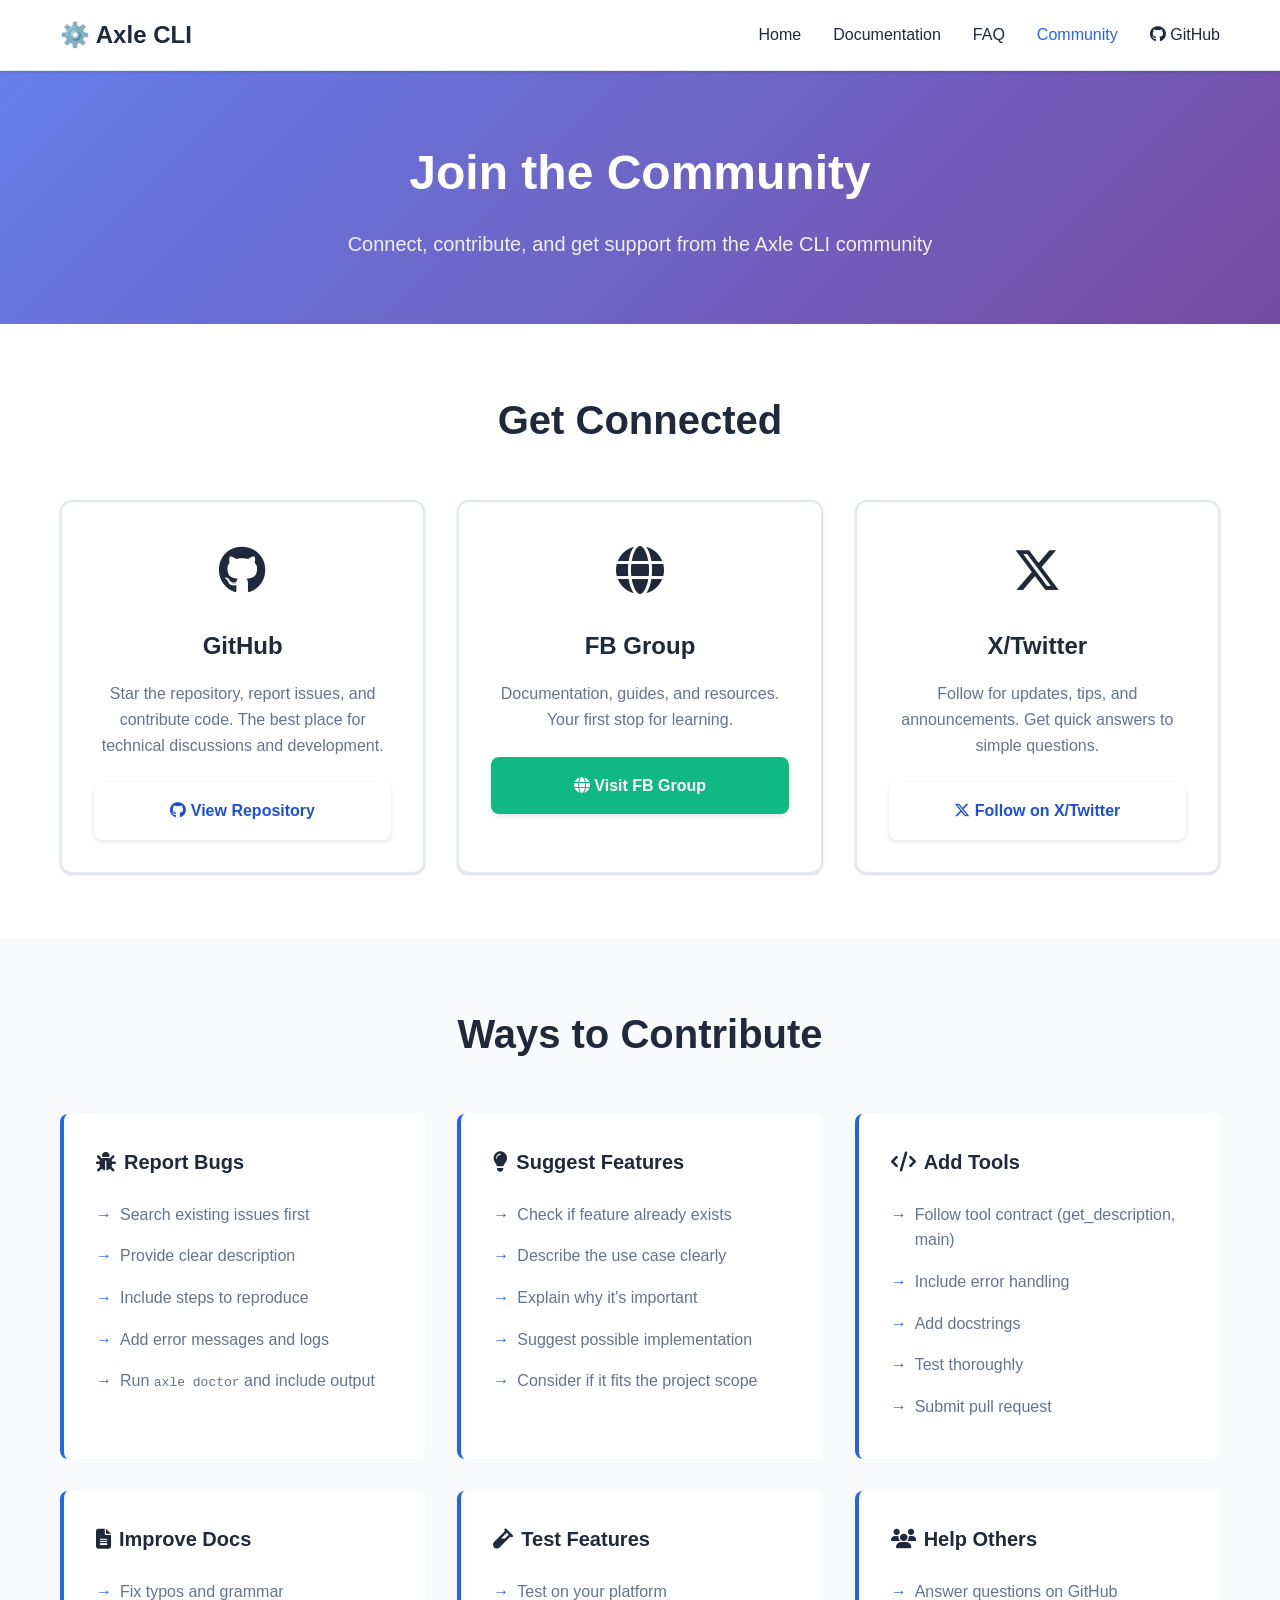
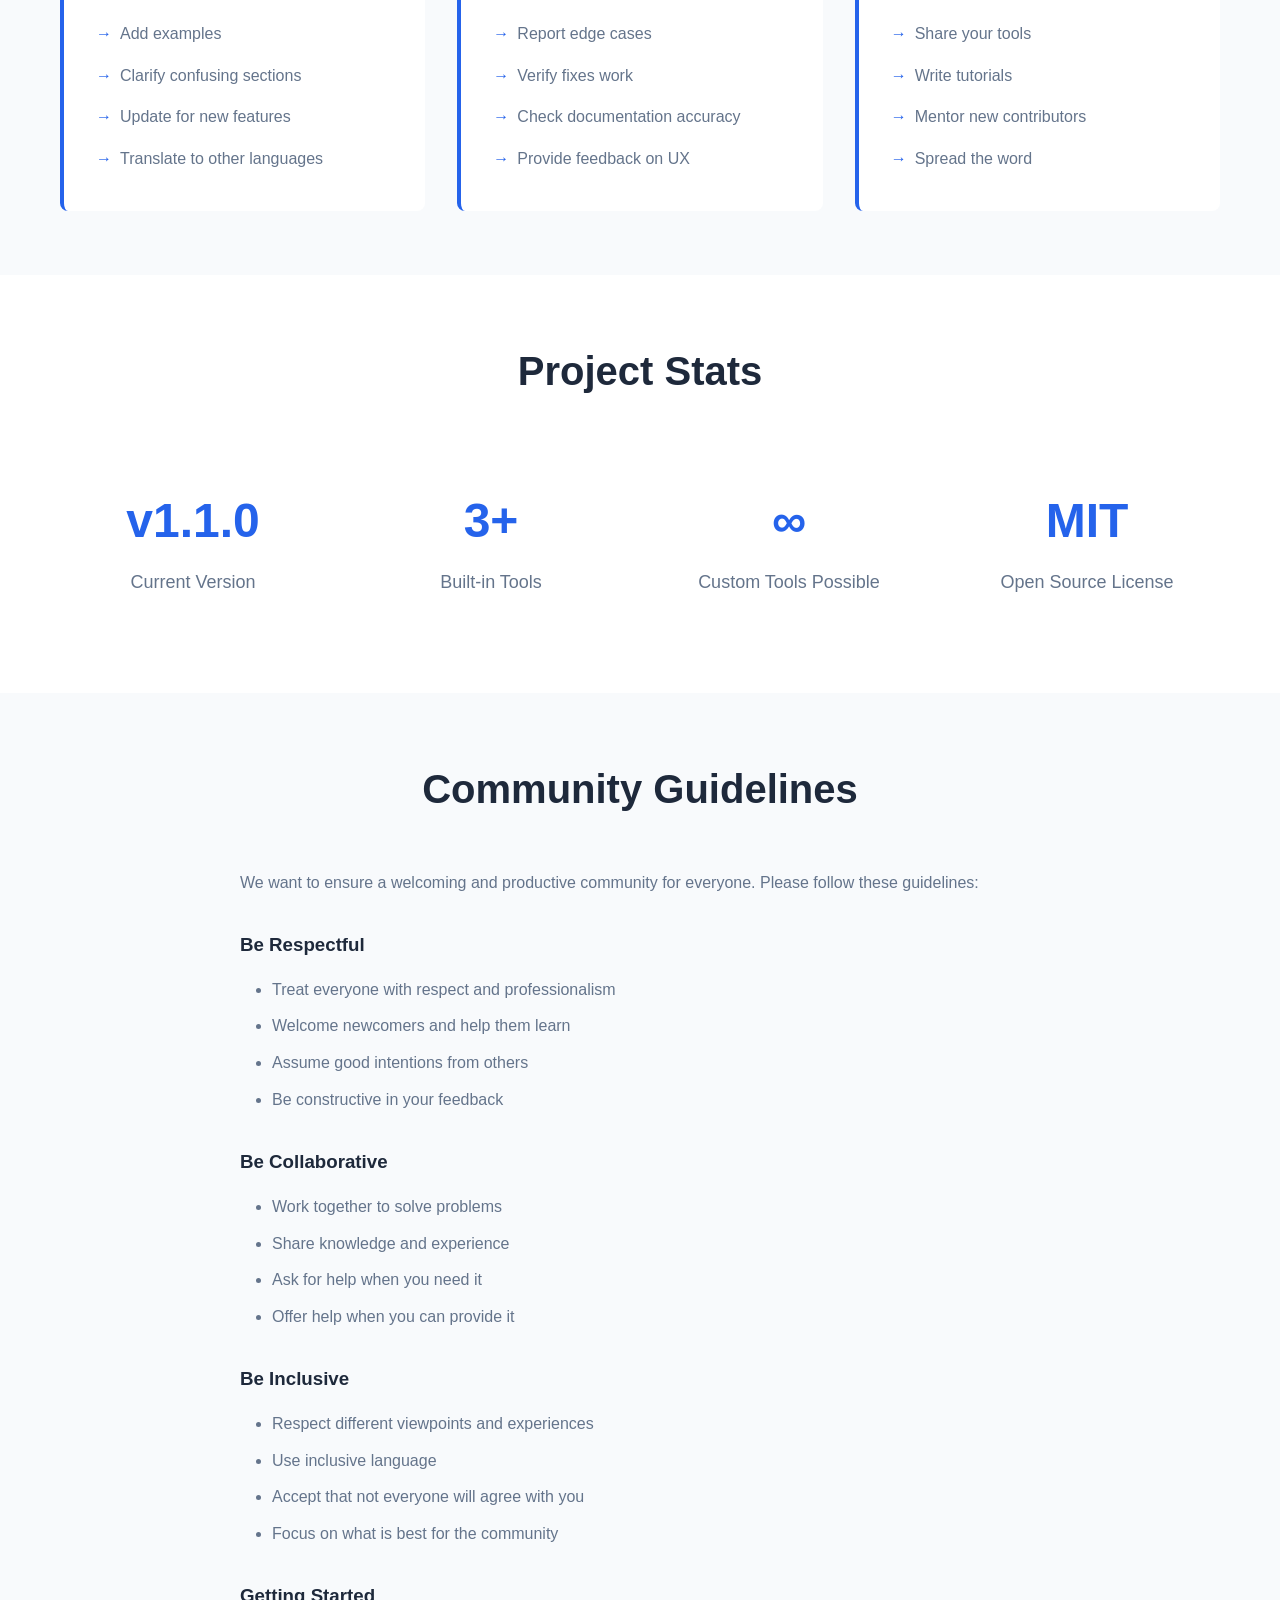
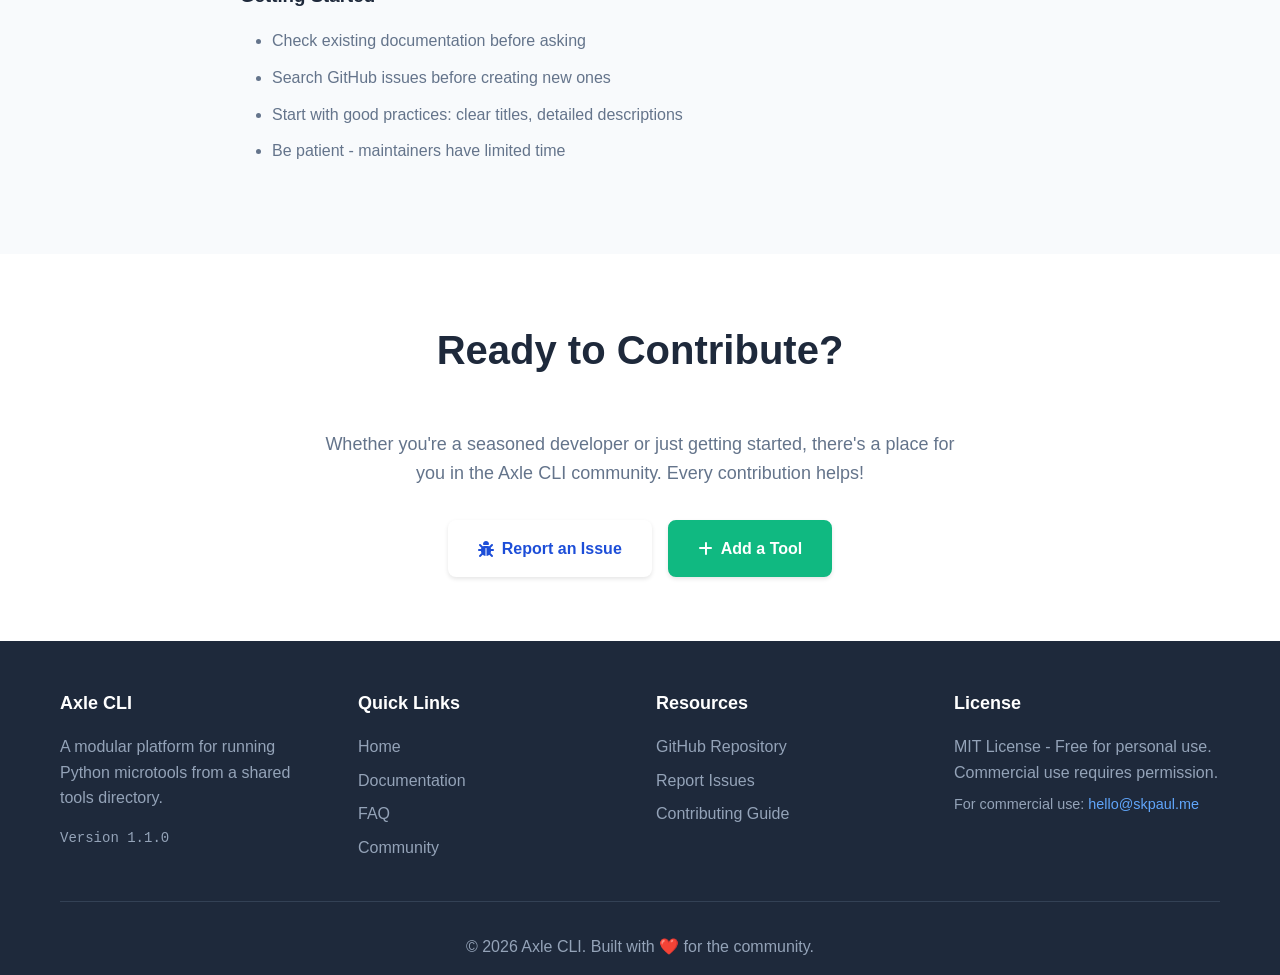
==== website/community.html @ 33653953 "Restructure website - move HTML files to root directory Flatten website structure by moving HTML pag" ====
<!DOCTYPE html>
<html lang="en">
<head>
    <meta charset="UTF-8">
    <meta name="viewport" content="width=device-width, initial-scale=1.0">
    <title>Community - Axle CLI</title>
    <meta name="description" content="Join the Axle CLI community. Contribute, get support, and connect with other users.">
    <link rel="stylesheet" href="css/style.css">
    <link rel="stylesheet" href="https://cdnjs.cloudflare.com/ajax/libs/font-awesome/6.4.0/css/all.min.css">
    <!-- Google tag (gtag.js) -->
    <script async src="https://www.googletagmanager.com/gtag/js?id=G-KFVHRHE60N"></script>
    <script>
      window.dataLayer = window.dataLayer || [];
      function gtag(){dataLayer.push(arguments);}
      gtag('js', new Date());

      gtag('config', 'G-KFVHRHE60N');
    </script>
    <style>
        .community-hero {
            background: linear-gradient(135deg, #667eea 0%, #764ba2 100%);
            color: white;
            padding: 4rem 0;
            text-align: center;
        }

        .community-hero h1 {
            font-size: 3rem;
            margin-bottom: 1rem;
        }

        .community-hero p {
            font-size: 1.25rem;
            opacity: 0.9;
            max-width: 600px;
            margin: 0 auto;
        }

        .community-section {
            padding: 4rem 0;
        }

        .community-section h2 {
            text-align: center;
            font-size: 2.5rem;
            margin-bottom: 3rem;
            color: var(--text-color);
        }

        .community-grid {
            display: grid;
            grid-template-columns: repeat(auto-fit, minmax(300px, 1fr));
            gap: 2rem;
            max-width: 1200px;
            margin: 0 auto;
        }

        .community-card {
            background-color: var(--bg-color);
            padding: 2rem;
            border-radius: 12px;
            box-shadow: var(--shadow);
            text-align: center;
            transition: transform 0.3s, box-shadow 0.3s;
            border: 2px solid var(--border-color);
        }

        .community-card:hover {
            transform: translateY(-5px);
            box-shadow: var(--shadow-lg);
            border-color: var(--primary-color);
        }

        .community-icon {
            font-size: 3rem;
            margin-bottom: 1rem;
        }

        .community-card h3 {
            font-size: 1.5rem;
            margin-bottom: 1rem;
            color: var(--text-color);
        }

        .community-card p {
            color: var(--text-light);
            margin-bottom: 1.5rem;
            line-height: 1.6;
        }

        .community-card .btn {
            display: inline-block;
            width: 100%;
        }

        .contribute-section {
            background-color: var(--bg-secondary);
        }

        .contribute-options {
            display: grid;
            grid-template-columns: repeat(auto-fit, minmax(280px, 1fr));
            gap: 2rem;
            max-width: 1200px;
            margin: 0 auto;
        }

        .contribute-card {
            background-color: var(--bg-color);
            padding: 2rem;
            border-radius: 8px;
            border-left: 4px solid var(--primary-color);
        }

        .contribute-card h3 {
            font-size: 1.25rem;
            margin-bottom: 1rem;
            color: var(--text-color);
            display: flex;
            align-items: center;
            gap: 0.5rem;
        }

        .contribute-card ul {
            list-style: none;
            padding: 0;
        }

        .contribute-card li {
            padding: 0.5rem 0;
            color: var(--text-light);
            padding-left: 1.5rem;
            position: relative;
        }

        .contribute-card li:before {
            content: "→";
            position: absolute;
            left: 0;
            color: var(--primary-color);
        }

        .stats-section {
            background-color: var(--bg-color);
        }

        .stats-grid {
            display: grid;
            grid-template-columns: repeat(4, 1fr);
            gap: 2rem;
            max-width: 1200px;
            margin: 0 auto;
            text-align: center;
        }

        @media (max-width: 768px) {
            .stats-grid {
                grid-template-columns: repeat(2, 1fr);
                gap: 1.5rem;
            }
        }

        @media (max-width: 480px) {
            .stats-grid {
                grid-template-columns: 1fr;
            }
        }

        .stat-card {
            padding: 2rem;
        }

        .stat-number {
            font-size: 3rem;
            font-weight: bold;
            color: var(--primary-color);
            margin-bottom: 0.5rem;
        }

        .stat-label {
            color: var(--text-light);
            font-size: 1.125rem;
        }

        .guidelines-section {
            background-color: var(--bg-secondary);
        }

        .guidelines-content {
            max-width: 800px;
            margin: 0 auto;
        }

        .guidelines-content h3 {
            color: var(--text-color);
            margin-top: 2rem;
            margin-bottom: 1rem;
        }

        .guidelines-content p,
        .guidelines-content ul {
            color: var(--text-light);
            line-height: 1.8;
        }

        .guidelines-content ul {
            margin-left: 2rem;
            margin-bottom: 1.5rem;
        }

        .guidelines-content li {
            margin-bottom: 0.5rem;
        }
    </style>
</head>
<body>
    <!-- Navigation -->
    <nav class="navbar">
        <div class="container">
            <div class="nav-brand">
                <a href="index.html">⚙️ Axle CLI</a>
            </div>
            <button class="nav-toggle" id="navToggle" aria-label="Toggle navigation">
                <span></span>
                <span></span>
                <span></span>
            </button>
            <ul class="nav-menu" id="navMenu">
                <li><a href="index.html">Home</a></li>
                <li><a href="docs.html">Documentation</a></li>
                <li><a href="faq.html">FAQ</a></li>
                <li><a href="community.html" class="active">Community</a></li>
                <li><a href="https://github.com/skpaul82/axle-cli" target="_blank"><i class="fab fa-github"></i> GitHub</a></li>
            </ul>
        </div>
    </nav>

    <!-- Community Hero -->
    <section class="community-hero">
        <div class="container">
            <h1>Join the Community</h1>
            <p>Connect, contribute, and get support from the Axle CLI community</p>
        </div>
    </section>

    <!-- Get Connected -->
    <section class="community-section">
        <div class="container">
            <h2>Get Connected</h2>
            <div class="community-grid">
                <div class="community-card">
                    <div class="community-icon">
                        <i class="fab fa-github"></i>
                    </div>
                    <h3>GitHub</h3>
                    <p>Star the repository, report issues, and contribute code. The best place for technical discussions and development.</p>
                    <a href="https://github.com/skpaul82/axle-cli" target="_blank" class="btn btn-primary">
                        <i class="fab fa-github"></i> View Repository
                    </a>
                </div>
                <div class="community-card">
                    <div class="community-icon">
                        <i class="fas fa-globe"></i>
                    </div>
                    <h3>FB Group</h3>
                    <p>Documentation, guides, and resources. Your first stop for learning.</p>
                    <a href="https://www.facebook.com/groups/agenticaio/" target="_blank" class="btn btn-secondary">
                        <i class="fas fa-globe"></i> Visit FB Group
                    </a>
                </div>
                <div class="community-card">
                    <div class="community-icon">
                        <i class="fab fa-x-twitter"></i>
                    </div>
                    <h3>X/Twitter</h3>
                    <p>Follow for updates, tips, and announcements. Get quick answers to simple questions.</p>
                    <a href="https://x.com/_skpaul82" target="_blank" class="btn btn-primary">
                        <i class="fab fa-x-twitter"></i> Follow on X/Twitter
                    </a>
                </div>
                
            </div>
        </div>
    </section>

    <!-- Contribute -->
    <section class="community-section contribute-section">
        <div class="container">
            <h2>Ways to Contribute</h2>
            <div class="contribute-options">
                <div class="contribute-card">
                    <h3><i class="fas fa-bug"></i> Report Bugs</h3>
                    <ul>
                        <li>Search existing issues first</li>
                        <li>Provide clear description</li>
                        <li>Include steps to reproduce</li>
                        <li>Add error messages and logs</li>
                        <li>Run <code>axle doctor</code> and include output</li>
                    </ul>
                </div>
                <div class="contribute-card">
                    <h3><i class="fas fa-lightbulb"></i> Suggest Features</h3>
                    <ul>
                        <li>Check if feature already exists</li>
                        <li>Describe the use case clearly</li>
                        <li>Explain why it's important</li>
                        <li>Suggest possible implementation</li>
                        <li>Consider if it fits the project scope</li>
                    </ul>
                </div>
                <div class="contribute-card">
                    <h3><i class="fas fa-code"></i> Add Tools</h3>
                    <ul>
                        <li>Follow tool contract (get_description, main)</li>
                        <li>Include error handling</li>
                        <li>Add docstrings</li>
                        <li>Test thoroughly</li>
                        <li>Submit pull request</li>
                    </ul>
                </div>
                <div class="contribute-card">
                    <h3><i class="fas fa-file-alt"></i> Improve Docs</h3>
                    <ul>
                        <li>Fix typos and grammar</li>
                        <li>Add examples</li>
                        <li>Clarify confusing sections</li>
                        <li>Update for new features</li>
                        <li>Translate to other languages</li>
                    </ul>
                </div>
                <div class="contribute-card">
                    <h3><i class="fas fa-vial"></i> Test Features</h3>
                    <ul>
                        <li>Test on your platform</li>
                        <li>Report edge cases</li>
                        <li>Verify fixes work</li>
                        <li>Check documentation accuracy</li>
                        <li>Provide feedback on UX</li>
                    </ul>
                </div>
                <div class="contribute-card">
                    <h3><i class="fas fa-users"></i> Help Others</h3>
                    <ul>
                        <li>Answer questions on GitHub</li>
                        <li>Share your tools</li>
                        <li>Write tutorials</li>
                        <li>Mentor new contributors</li>
                        <li>Spread the word</li>
                    </ul>
                </div>
            </div>
        </div>
    </section>

    <!-- Stats -->
    <section class="community-section stats-section">
        <div class="container">
            <h2>Project Stats</h2>
            <div class="stats-grid">
                <div class="stat-card">
                    <div class="stat-number">v1.1.0</div>
                    <div class="stat-label">Current Version</div>
                </div>
                <div class="stat-card">
                    <div class="stat-number">3+</div>
                    <div class="stat-label">Built-in Tools</div>
                </div>
                <div class="stat-card">
                    <div class="stat-number">∞</div>
                    <div class="stat-label">Custom Tools Possible</div>
                </div>
                <div class="stat-card">
                    <div class="stat-number">MIT</div>
                    <div class="stat-label">Open Source License</div>
                </div>
            </div>
        </div>
    </section>

    <!-- Guidelines -->
    <section class="community-section guidelines-section">
        <div class="container">
            <div class="guidelines-content">
                <h2>Community Guidelines</h2>
                <p>We want to ensure a welcoming and productive community for everyone. Please follow these guidelines:</p>

                <h3>Be Respectful</h3>
                <ul>
                    <li>Treat everyone with respect and professionalism</li>
                    <li>Welcome newcomers and help them learn</li>
                    <li>Assume good intentions from others</li>
                    <li>Be constructive in your feedback</li>
                </ul>

                <h3>Be Collaborative</h3>
                <ul>
                    <li>Work together to solve problems</li>
                    <li>Share knowledge and experience</li>
                    <li>Ask for help when you need it</li>
                    <li>Offer help when you can provide it</li>
                </ul>

                <h3>Be Inclusive</h3>
                <ul>
                    <li>Respect different viewpoints and experiences</li>
                    <li>Use inclusive language</li>
                    <li>Accept that not everyone will agree with you</li>
                    <li>Focus on what is best for the community</li>
                </ul>

                <h3>Getting Started</h3>
                <ul>
                    <li>Check existing documentation before asking</li>
                    <li>Search GitHub issues before creating new ones</li>
                    <li>Start with good practices: clear titles, detailed descriptions</li>
                    <li>Be patient - maintainers have limited time</li>
                </ul>
            </div>
        </div>
    </section>

    <!-- CTA -->
    <section class="community-section">
        <div class="container" style="text-align: center; max-width: 700px;">
            <h2>Ready to Contribute?</h2>
            <p style="font-size: 1.125rem; color: var(--text-light); margin-bottom: 2rem;">
                Whether you're a seasoned developer or just getting started, there's a place for you in the Axle CLI community. Every contribution helps!
            </p>
            <div style="display: flex; gap: 1rem; justify-content: center; flex-wrap: wrap;">
                <a href="https://github.com/skpaul82/axle-cli/issues" target="_blank" class="btn btn-primary">
                    <i class="fas fa-bug"></i> Report an Issue
                </a>
                <a href="docs.html#adding-tools" class="btn btn-secondary">
                    <i class="fas fa-plus"></i> Add a Tool
                </a>
            </div>
        </div>
    </section>

    <!-- Footer -->
    <footer class="footer">
        <div class="container">
            <div class="footer-content">
                <div class="footer-section">
                    <h4>Axle CLI</h4>
                    <p>A modular platform for running Python microtools from a shared tools directory.</p>
                    <p class="version">Version 1.1.0</p>
                </div>
                <div class="footer-section">
                    <h4>Quick Links</h4>
                    <ul>
                        <li><a href="index.html">Home</a></li>
                        <li><a href="docs.html">Documentation</a></li>
                        <li><a href="faq.html">FAQ</a></li>
                        <li><a href="community.html">Community</a></li>
                    </ul>
                </div>
                <div class="footer-section">
                    <h4>Resources</h4>
                    <ul>
                        <li><a href="https://github.com/skpaul82/axle-cli">GitHub Repository</a></li>
                        <li><a href="https://github.com/skpaul82/axle-cli/issues">Report Issues</a></li>
                        <li><a href="https://github.com/skpaul82/axle-cli/blob/main/docs/contributing.md">Contributing Guide</a></li>
                    </ul>
                </div>
                <div class="footer-section">
                    <h4>License</h4>
                    <p>MIT License - Free for personal use. Commercial use requires permission.</p>
                    <p style="margin-top: 0.5rem; font-size: 0.9rem;">For commercial use: <a href="mailto:hello@skpaul.me" style="color: #60a5fa;">hello@skpaul.me</a></p>
                </div>
            </div>
            <div class="footer-bottom">
                <p>&copy; 2026 Axle CLI. Built with ❤️ for the community.</p>
            </div>
        </div>
    </footer>

    <script src="../js/main.js"></script>
</body>
</html>
---- website/css/style.css ----
/* Reset and Base Styles */
* {
    margin: 0;
    padding: 0;
    box-sizing: border-box;
}

:root {
    --primary-color: #2563eb;
    --primary-dark: #1d4ed8;
    --secondary-color: #64748b;
    --success-color: #10b981;
    --warning-color: #f59e0b;
    --danger-color: #ef4444;
    --bg-color: #ffffff;
    --bg-secondary: #f8fafc;
    --text-color: #1e293b;
    --text-light: #64748b;
    --border-color: #e2e8f0;
    --shadow: 0 1px 3px 0 rgba(0, 0, 0, 0.1), 0 1px 2px 0 rgba(0, 0, 0, 0.06);
    --shadow-lg: 0 10px 15px -3px rgba(0, 0, 0, 0.1), 0 4px 6px -2px rgba(0, 0, 0, 0.05);
}

body {
    font-family: -apple-system, BlinkMacSystemFont, 'Segoe UI', Roboto, 'Helvetica Neue', Arial, sans-serif;
    line-height: 1.6;
    color: var(--text-color);
    background-color: var(--bg-color);
}

.container {
    max-width: 1200px;
    margin: 0 auto;
    padding: 0 20px;
}

/* Navigation */
.navbar {
    background-color: var(--bg-color);
    border-bottom: 1px solid var(--border-color);
    position: sticky;
    top: 0;
    z-index: 1000;
    box-shadow: var(--shadow);
}

.navbar .container {
    display: flex;
    justify-content: space-between;
    align-items: center;
    padding: 1rem 20px;
}

.nav-brand a {
    font-size: 1.5rem;
    font-weight: bold;
    color: var(--text-color);
    text-decoration: none;
    transition: color 0.3s;
}

.nav-brand a:hover {
    color: var(--primary-color);
}

.nav-menu {
    display: flex;
    list-style: none;
    gap: 2rem;
    align-items: center;
}

.nav-menu a {
    color: var(--text-color);
    text-decoration: none;
    font-weight: 500;
    transition: color 0.3s;
    padding: 0.5rem 0;
}

.nav-menu a:hover,
.nav-menu a.active {
    color: var(--primary-color);
}

.nav-toggle {
    display: none;
    flex-direction: column;
    background: none;
    border: none;
    cursor: pointer;
    padding: 0.5rem;
}

.nav-toggle span {
    width: 25px;
    height: 3px;
    background-color: var(--text-color);
    margin: 3px 0;
    transition: 0.3s;
}

/* Hero Section */
.hero {
    background: linear-gradient(135deg, #667eea 0%, #764ba2 100%);
    color: white;
    padding: 5rem 0;
    text-align: center;
}

.hero-content {
    max-width: 800px;
    margin: 0 auto;
}

.hero h1 {
    font-size: 3.5rem;
    margin-bottom: 1rem;
    font-weight: bold;
}

.hero-subtitle {
    font-size: 1.5rem;
    margin-bottom: 1.5rem;
    opacity: 0.9;
}

.hero-description {
    font-size: 1.125rem;
    margin-bottom: 2rem;
    opacity: 0.9;
    line-height: 1.8;
}

.hero-buttons {
    display: flex;
    gap: 1rem;
    justify-content: center;
    margin-bottom: 2rem;
    flex-wrap: wrap;
}

.copy-button-install {
    position: absolute;
    right: 0px;
    top: 80%;
    transform: translateY(-50%);
    background: rgba(255, 255, 255, 0.2);
    color: white;
    border: 1px solid rgba(255, 255, 255, 0.3);
    border-right: none;
    border-bottom: none;
    padding: 3px 6px;
    border-radius: 0;
    border-bottom-right-radius: 8px;
    cursor: pointer;
    font-size: 14px;
    transition: all 0.3s;
}

.btn {
    display: inline-flex;
    align-items: center;
    gap: 0.5rem;
    padding: 0.875rem 1.75rem;
    border-radius: 8px;
    font-weight: 600;
    text-decoration: none;
    transition: all 0.3s;
    border: 2px solid transparent;
    cursor: pointer;
    font-size: 1rem;
    box-shadow: 0 2px 4px rgba(0, 0, 0, 0.1);
}

.btn-primary {
    background-color: white;
    color: #1d4ed8;
}

.btn-primary:hover {
    background-color: #f8fafc;
    transform: translateY(-2px);
    box-shadow: 0 8px 16px rgba(0, 0, 0, 0.2);
    border-color: #1d4ed8;
}

.btn-secondary {
    background-color: #10b981;
    color: white;
    border-color: #10b981;
}

.btn-secondary:hover {
    background-color: #059669;
    color: white;
    transform: translateY(-2px);
    box-shadow: 0 8px 16px rgba(0, 0, 0, 0.2);
}

.hero-install {
    margin-top: 2rem;
}

.install-command {
    display: inline-block;
    background-color: rgba(0, 0, 0, 0.3);
    padding: 1rem 1.5rem;
    border-radius: 8px;
    font-family: 'Courier New', monospace;
    font-size: 1rem;
    backdrop-filter: blur(10px);
}

.prompt {
    color: #10b981;
    margin-right: 0.5rem;
}

/* Features Section */
.features {
    padding: 5rem 0;
    background-color: var(--bg-secondary);
}

.features h2 {
    text-align: center;
    font-size: 2.5rem;
    margin-bottom: 3rem;
    color: var(--text-color);
}

.features-grid {
    display: grid;
    grid-template-columns: repeat(auto-fit, minmax(300px, 1fr));
    gap: 2rem;
}

.feature-card {
    background-color: var(--bg-color);
    padding: 2rem;
    border-radius: 8px;
    box-shadow: var(--shadow);
    transition: transform 0.3s, box-shadow 0.3s;
}

.feature-card:hover {
    transform: translateY(-5px);
    box-shadow: var(--shadow-lg);
}

.feature-icon {
    font-size: 3rem;
    margin-bottom: 1rem;
}

.feature-card h3 {
    font-size: 1.5rem;
    margin-bottom: 1rem;
    color: var(--text-color);
}

.feature-card p {
    color: var(--text-light);
    line-height: 1.6;
}

/* Quick Start Section */
.quick-start {
    padding: 5rem 0;
    background-color: var(--bg-color);
}

.quick-start h2 {
    text-align: center;
    font-size: 2.5rem;
    margin-bottom: 3rem;
    color: var(--text-color);
}

.steps {
    display: grid;
    grid-template-columns: repeat(auto-fit, minmax(280px, 1fr));
    gap: 2.5rem;
}

.step {
    background: var(--bg-secondary);
    padding: 2rem;
    border-radius: 12px;
    border: 1px solid var(--border-color);
    display: flex;
    flex-direction: column;
    align-items: flex-start;
}

.step-number {
    flex-shrink: 0;
    width: 50px;
    height: 50px;
    background-color: var(--primary-color);
    color: white;
    border-radius: 50%;
    display: flex;
    align-items: center;
    justify-content: center;
    font-size: 1.5rem;
    font-weight: bold;
    margin-bottom: 1rem;
}

.step-content {
    flex: 1;
    width: 100%;
}

.step-content h3 {
    margin-bottom: 0.75rem;
    color: var(--text-color);
    font-size: 1.25rem;
}

.step-content code {
    display: block;
    background-color: var(--bg-color);
    padding: 1rem;
    border-radius: 8px;
    font-family: 'Courier New', monospace;
    font-size: 0.875rem;
    margin-top: 0.75rem;
    border: 1px solid var(--border-color);
    color: var(--text-color);
    word-break: break-all;
}

.step-content p {
    color: var(--text-light);
    margin-top: 0.75rem;
    margin-bottom: 0;
}

/* Audience Section */
.audience-section {
    padding: 5rem 0;
    background-color: var(--bg-secondary);
}

.audience-section h2 {
    text-align: center;
    font-size: 2.5rem;
    margin-bottom: 3rem;
    color: var(--text-color);
}

.audience-grid {
    display: grid;
    grid-template-columns: repeat(auto-fit, minmax(400px, 1fr));
    gap: 2rem;
}

.audience-card {
    background-color: var(--bg-color);
    padding: 2.5rem;
    border-radius: 12px;
    box-shadow: var(--shadow);
    border-left: 4px solid var(--primary-color);
}

.audience-card.b2b {
    border-left-color: var(--success-color);
}

.audience-icon {
    font-size: 3rem;
    margin-bottom: 1rem;
}

.audience-card h3 {
    font-size: 1.75rem;
    margin-bottom: 1rem;
    color: var(--text-color);
}

.audience-card p {
    color: var(--text-light);
    margin-bottom: 1rem;
    line-height: 1.6;
}

.audience-card ul {
    list-style: none;
    padding-left: 0;
    margin-bottom: 1.5rem;
}

.audience-card ul li {
    padding: 0.5rem 0;
    padding-left: 1.5rem;
    position: relative;
    color: var(--text-light);
}

.audience-card ul li:before {
    content: "✓";
    position: absolute;
    left: 0;
    color: var(--success-color);
    font-weight: bold;
}

.audience-cta {
    background-color: var(--bg-secondary);
    padding: 1.5rem;
    border-radius: 8px;
    margin-top: 1.5rem;
}

.audience-cta p {
    color: var(--text-color);
    margin: 0;
}

.audience-cta strong {
    color: var(--primary-color);
}

/* Newsletter Section */
.newsletter {
    padding: 5rem 0;
    background: linear-gradient(135deg, #667eea 0%, #764ba2 100%);
    color: white;
    text-align: center;
}

.newsletter-content {
    max-width: 600px;
    margin: 0 auto;
}

.newsletter h2 {
    font-size: 2.5rem;
    margin-bottom: 1rem;
}

.newsletter>p {
    font-size: 1.125rem;
    margin-bottom: 2rem;
    opacity: 0.9;
}

.newsletter-form {
    background-color: white;
    padding: 2rem;
    border-radius: 12px;
    box-shadow: var(--shadow-lg);
}

.newsletter-note {
    margin-top: 1rem;
    font-size: 0.875rem;
    opacity: 0.8;
}

/* Community Section */
.community {
    padding: 5rem 0;
    background-color: var(--bg-color);
}

.community h2 {
    text-align: center;
    font-size: 2.5rem;
    margin-bottom: 3rem;
    color: var(--text-color);
}

.community-links {
    display: grid;
    grid-template-columns: repeat(auto-fit, minmax(300px, 1fr));
    gap: 2rem;
    max-width: 1000px;
    margin: 0 auto;
}

.community-link {
    display: flex;
    align-items: center;
    gap: 1.5rem;
    padding: 2rem;
    background-color: var(--bg-secondary);
    border-radius: 8px;
    text-decoration: none;
    color: var(--text-color);
    transition: all 0.3s;
    border: 2px solid transparent;
}

.community-link:hover {
    border-color: var(--primary-color);
    transform: translateY(-2px);
    box-shadow: var(--shadow-lg);
}

.community-link i {
    font-size: 2.5rem;
    color: var(--primary-color);
}

.community-link h4 {
    font-size: 1.25rem;
    margin-bottom: 0.25rem;
}

.community-link p {
    color: var(--text-light);
    margin: 0;
}

/* Footer */
.footer {
    background-color: var(--text-color);
    color: white;
    padding: 3rem 0 1rem;
}

.footer-content {
    display: grid;
    grid-template-columns: repeat(auto-fit, minmax(250px, 1fr));
    gap: 2rem;
    margin-bottom: 2rem;
}

.footer-section h4 {
    margin-bottom: 1rem;
    font-size: 1.125rem;
}

.footer-section ul {
    list-style: none;
}

.footer-section ul li {
    margin-bottom: 0.5rem;
}

.footer-section a {
    color: #94a3b8;
    text-decoration: none;
    transition: color 0.3s;
}

.footer-section a:hover {
    color: white;
}

.footer-section p {
    color: #94a3b8;
    line-height: 1.6;
}

.version {
    margin-top: 1rem;
    font-family: 'Courier New', monospace;
    font-size: 0.875rem;
}

.footer-bottom {
    text-align: center;
    padding-top: 2rem;
    border-top: 1px solid #334155;
    color: #94a3b8;
}

/* Responsive Design */
@media (max-width: 768px) {
    .hero h1 {
        font-size: 2.5rem;
    }

    .hero-subtitle {
        font-size: 1.25rem;
    }

    .nav-toggle {
        display: flex;
    }

    .nav-menu {
        position: absolute;
        top: 100%;
        left: 0;
        right: 0;
        background-color: var(--bg-color);
        flex-direction: column;
        padding: 1rem;
        box-shadow: var(--shadow-lg);
        display: none;
    }

    .nav-menu.active {
        display: flex;
    }

    .hero-buttons {
        flex-direction: column;
        align-items: center;
    }

    .btn {
        width: 100%;
        justify-content: center;
    }

    .audience-grid {
        grid-template-columns: 1fr;
    }

    .steps {
        grid-template-columns: 1fr;
    }

    .step {
        flex-direction: column;
        align-items: center;
        text-align: center;
    }
}

/* Smooth Scrolling */
html {
    scroll-behavior: smooth;
}

/* Focus Styles */
a:focus,
button:focus {
    outline: 2px solid var(--primary-color);
    outline-offset: 2px;
}

/* Copy Button Styles */
.copy-button-command,
.copy-button-install {
    transition: all 0.3s ease;
}

.copy-button-command:hover,
.copy-button-install:hover {
    background: rgba(255, 255, 255, 0.3) !important;
    transform: translateY(-50%) scale(1.05);
}

/* Button Visibility Improvements */
.btn {
    display: inline-flex;
    align-items: center;
    justify-content: center;
    gap: 0.5rem;
    font-weight: 600;
    text-transform: none;
    letter-spacing: 0;
}

.btn:active {
    transform: scale(0.98);
}

/* Selection */
::selection {
    background-color: var(--primary-color);
    color: white;
}
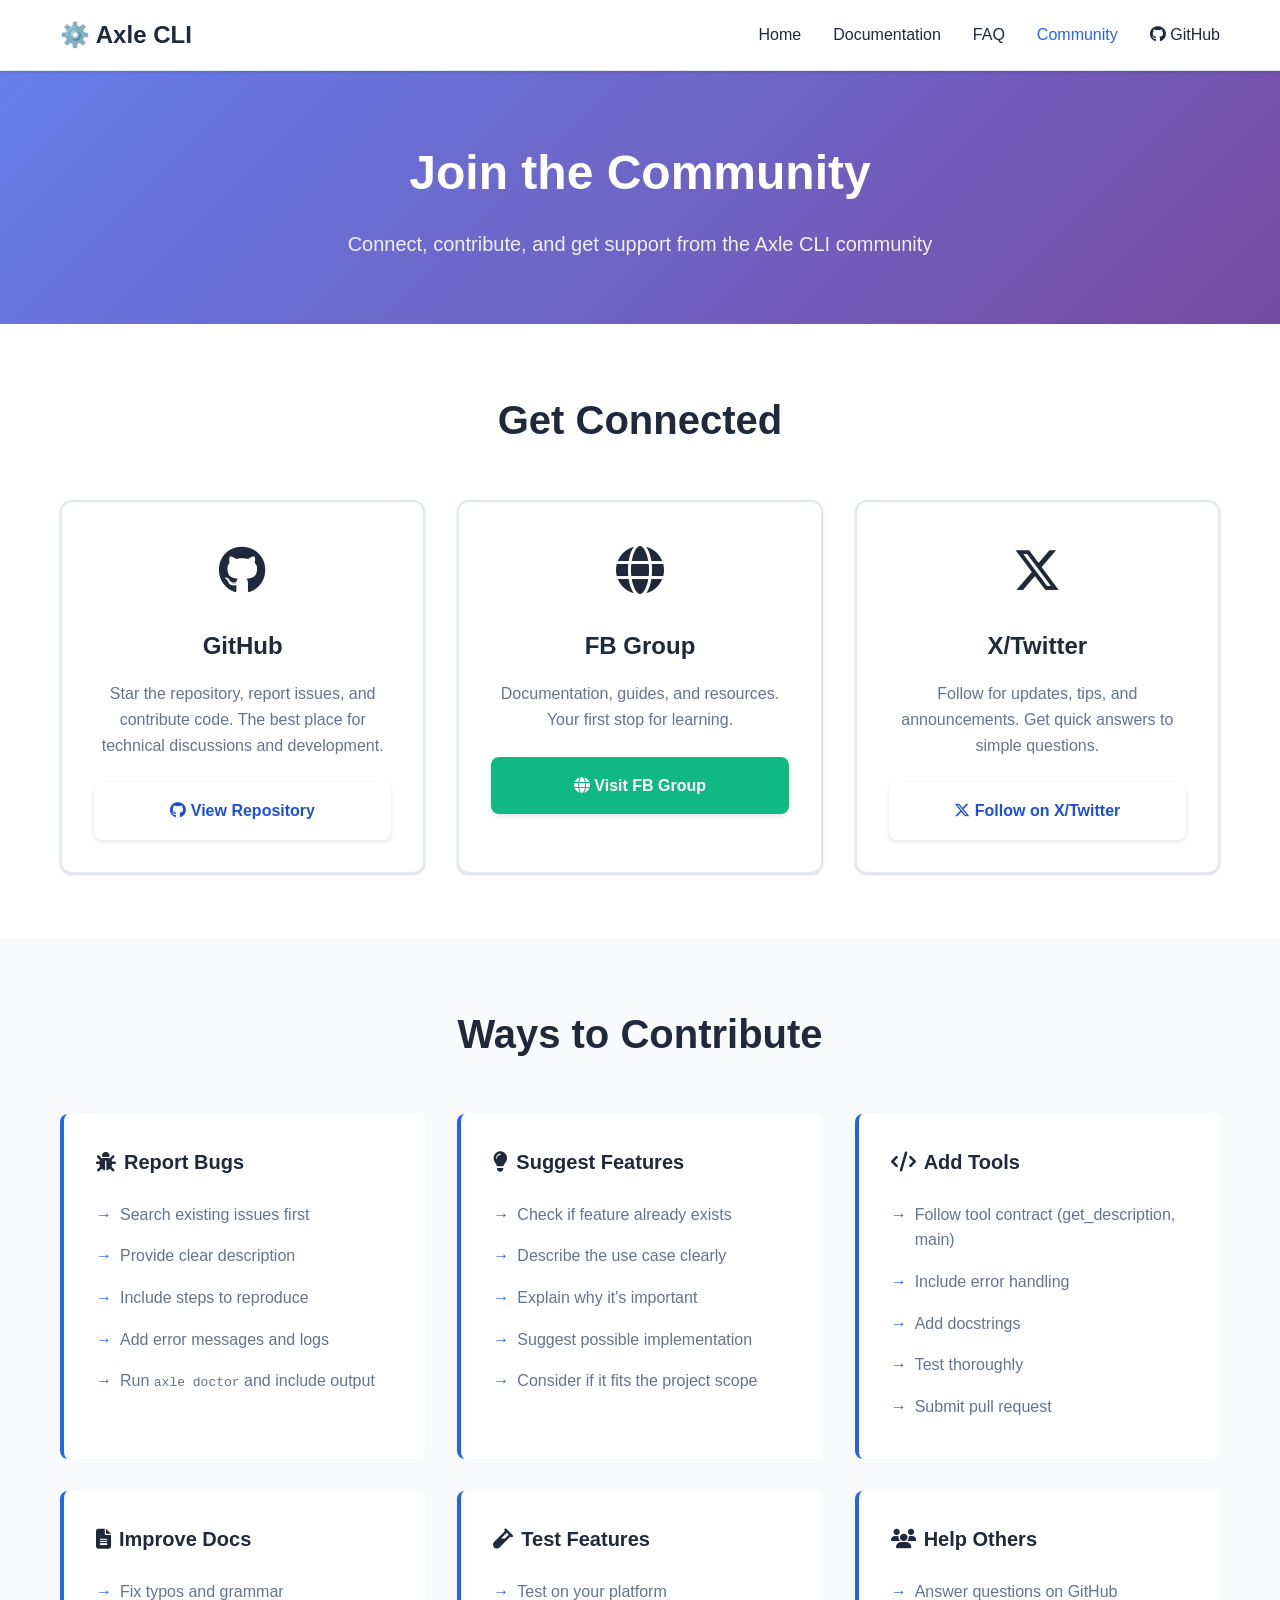
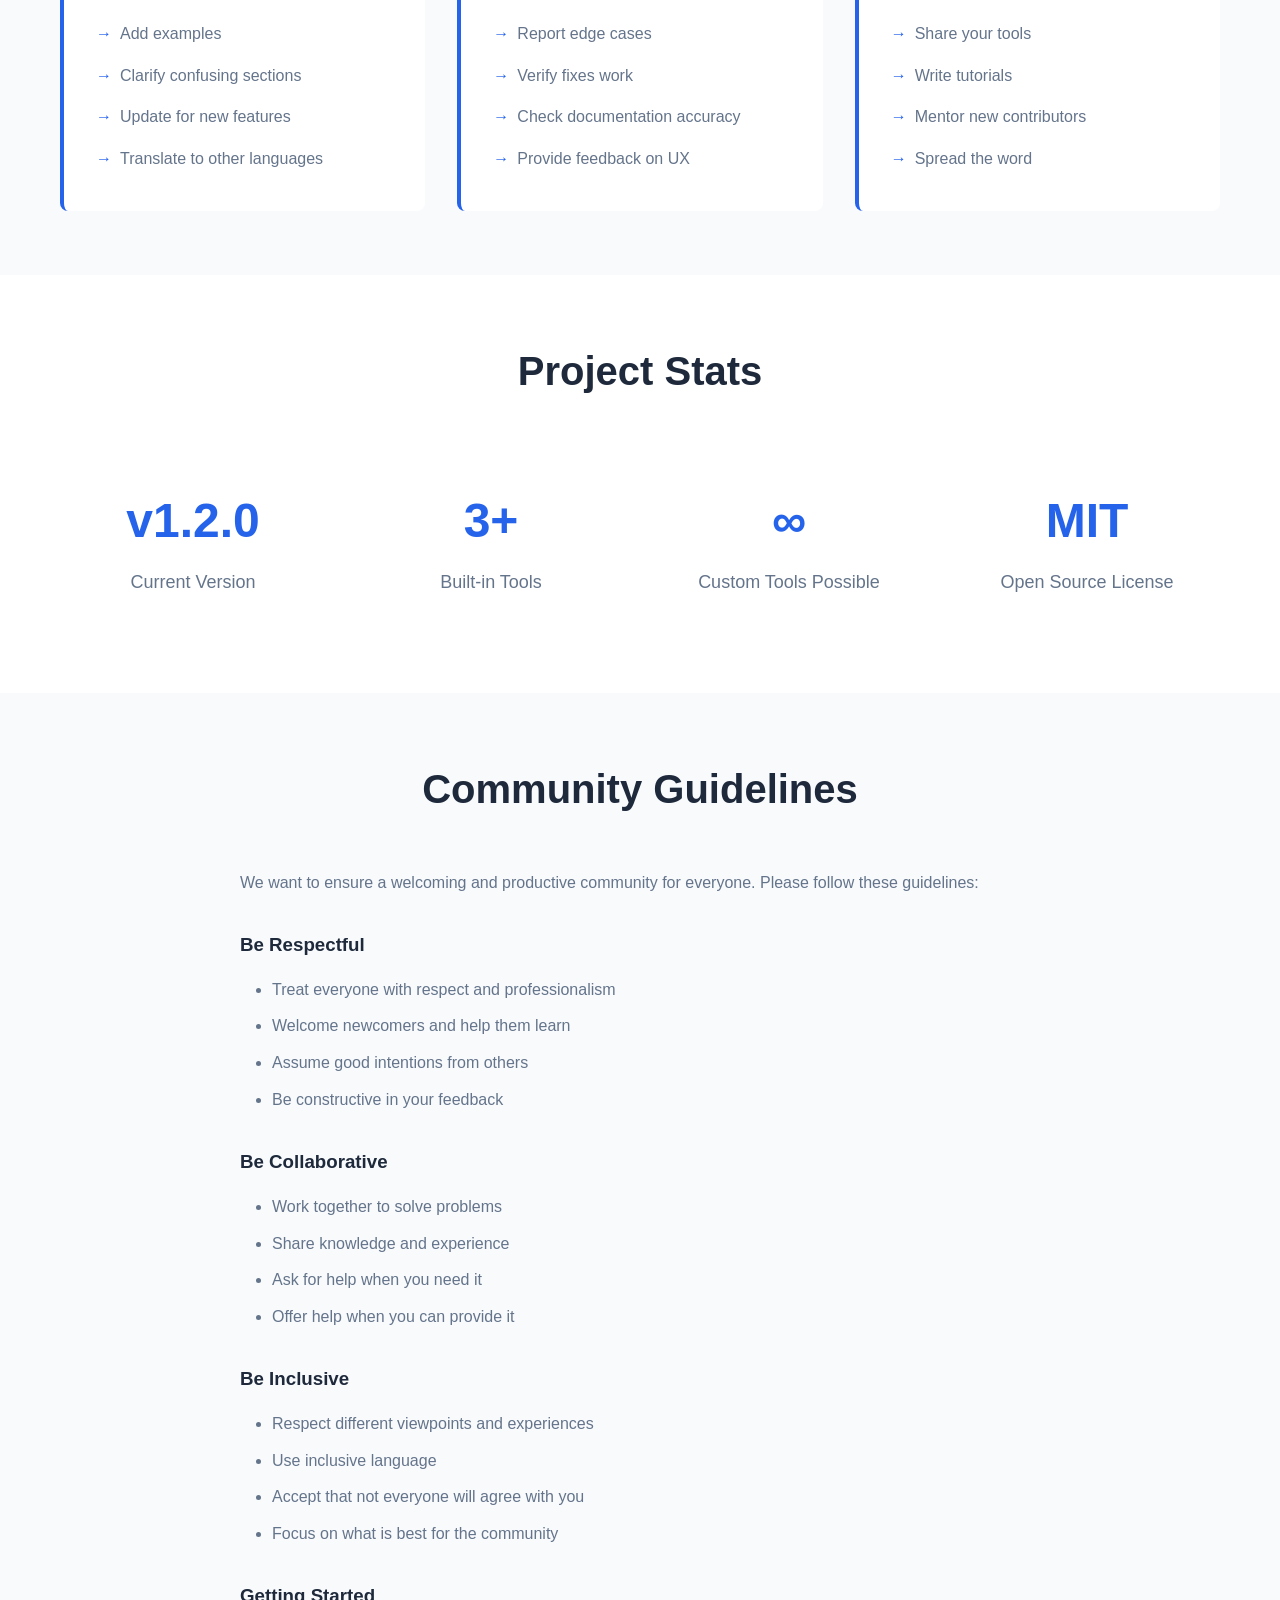
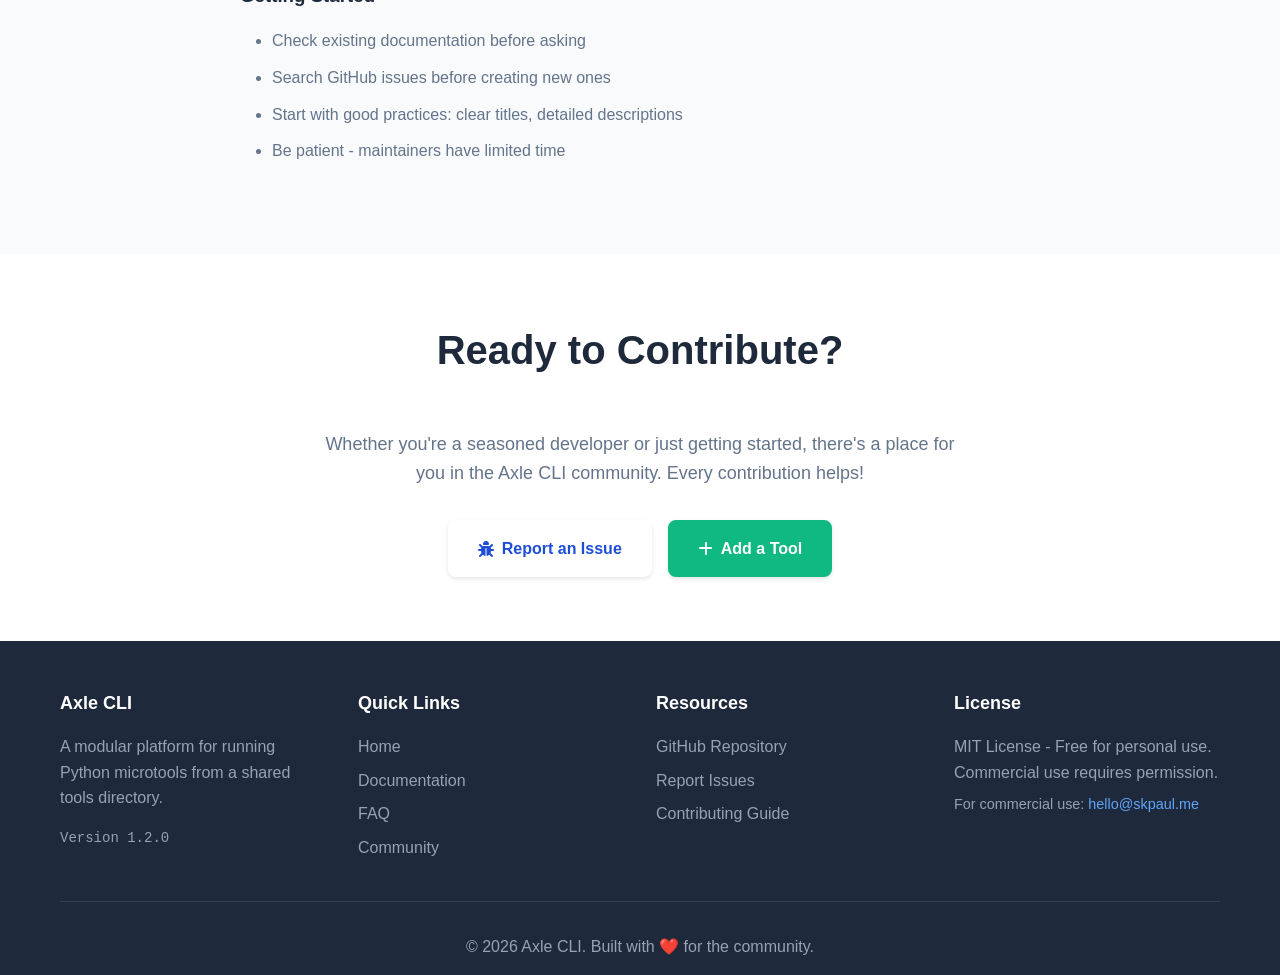
==== commit 0d7d1070: "Release v1.2.0: Optional security/code review, update command, and metadata system Major feature rel" ====
--- a/website/community.html
+++ b/website/community.html
@@ -358,7 +358,7 @@
             <h2>Project Stats</h2>
             <div class="stats-grid">
                 <div class="stat-card">
-                    <div class="stat-number">v1.1.0</div>
+                    <div class="stat-number">v1.2.0</div>
                     <div class="stat-label">Current Version</div>
                 </div>
                 <div class="stat-card">
@@ -444,7 +444,7 @@
                 <div class="footer-section">
                     <h4>Axle CLI</h4>
                     <p>A modular platform for running Python microtools from a shared tools directory.</p>
-                    <p class="version">Version 1.1.0</p>
+                    <p class="version">Version 1.2.0</p>
                 </div>
                 <div class="footer-section">
                     <h4>Quick Links</h4>
@@ -475,6 +475,6 @@
         </div>
     </footer>
 
-    <script src="../js/main.js"></script>
+    <script src="js/main.js"></script>
 </body>
 </html>
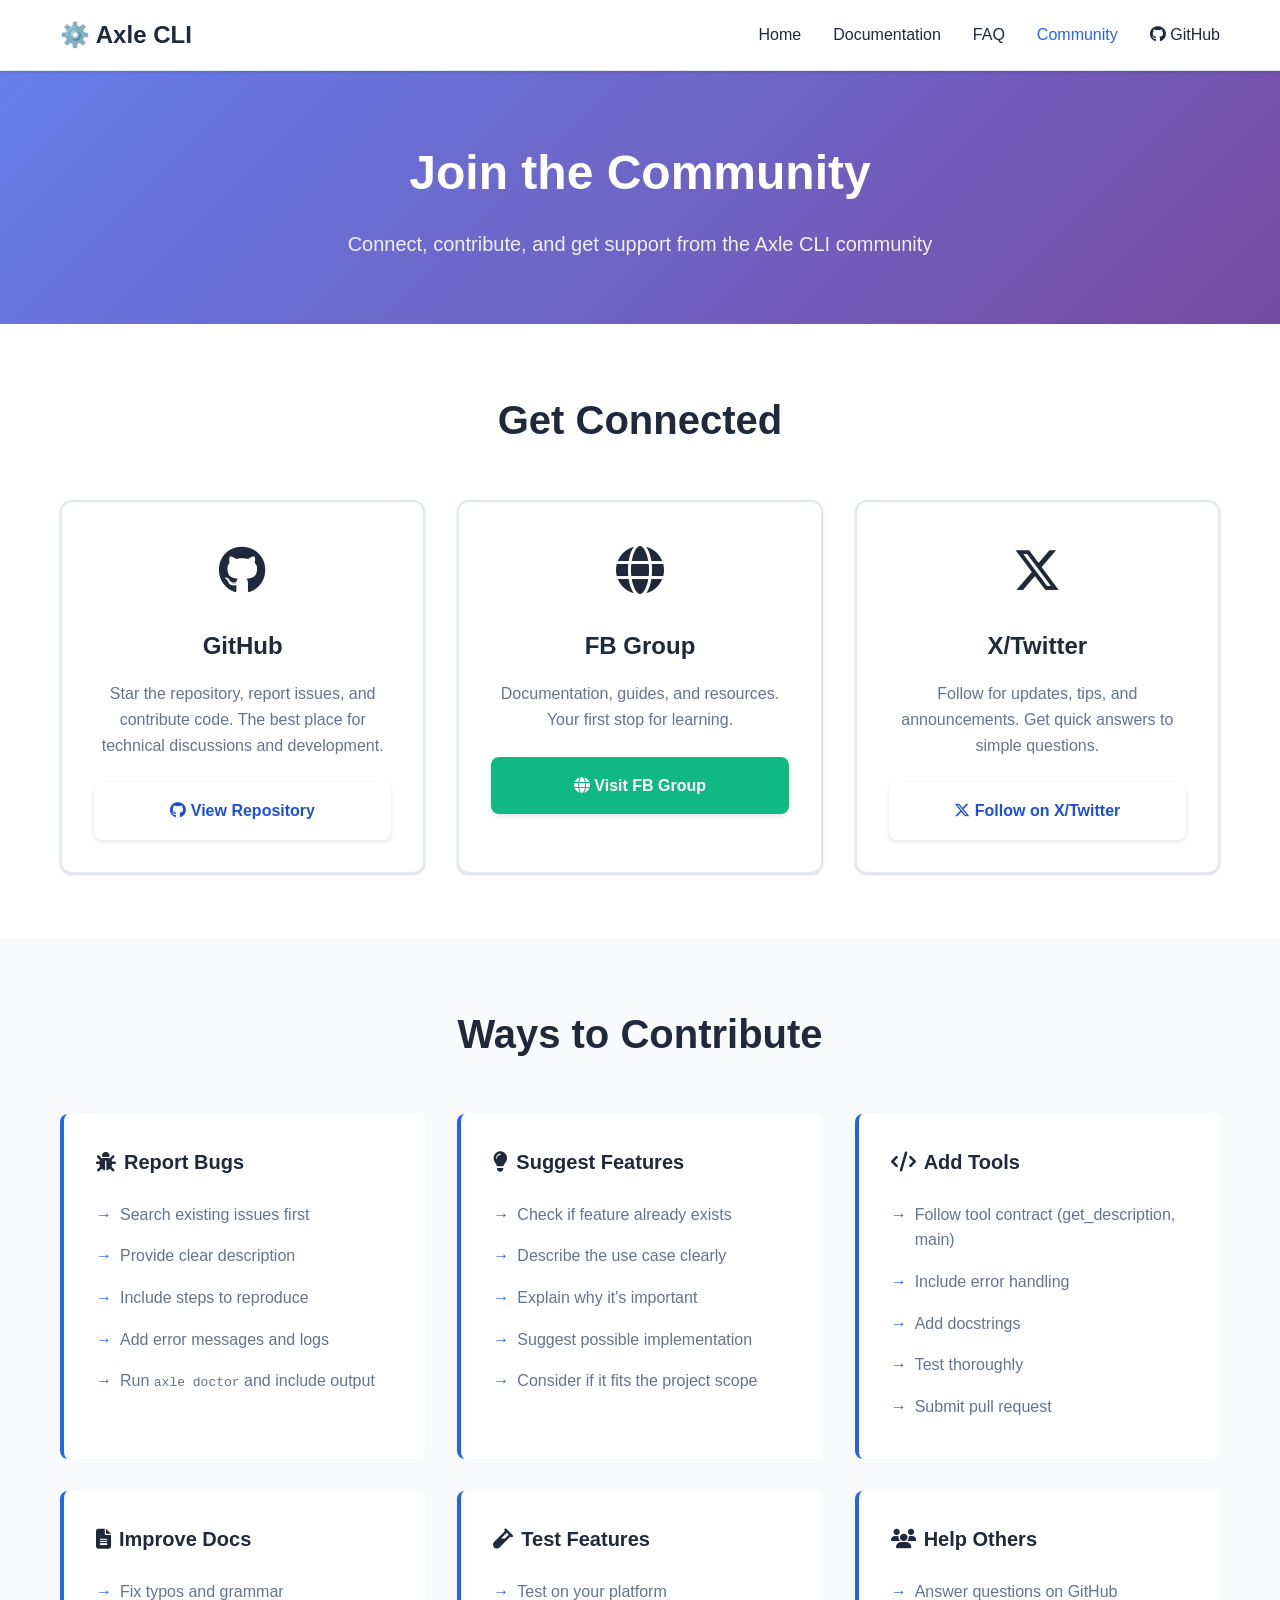
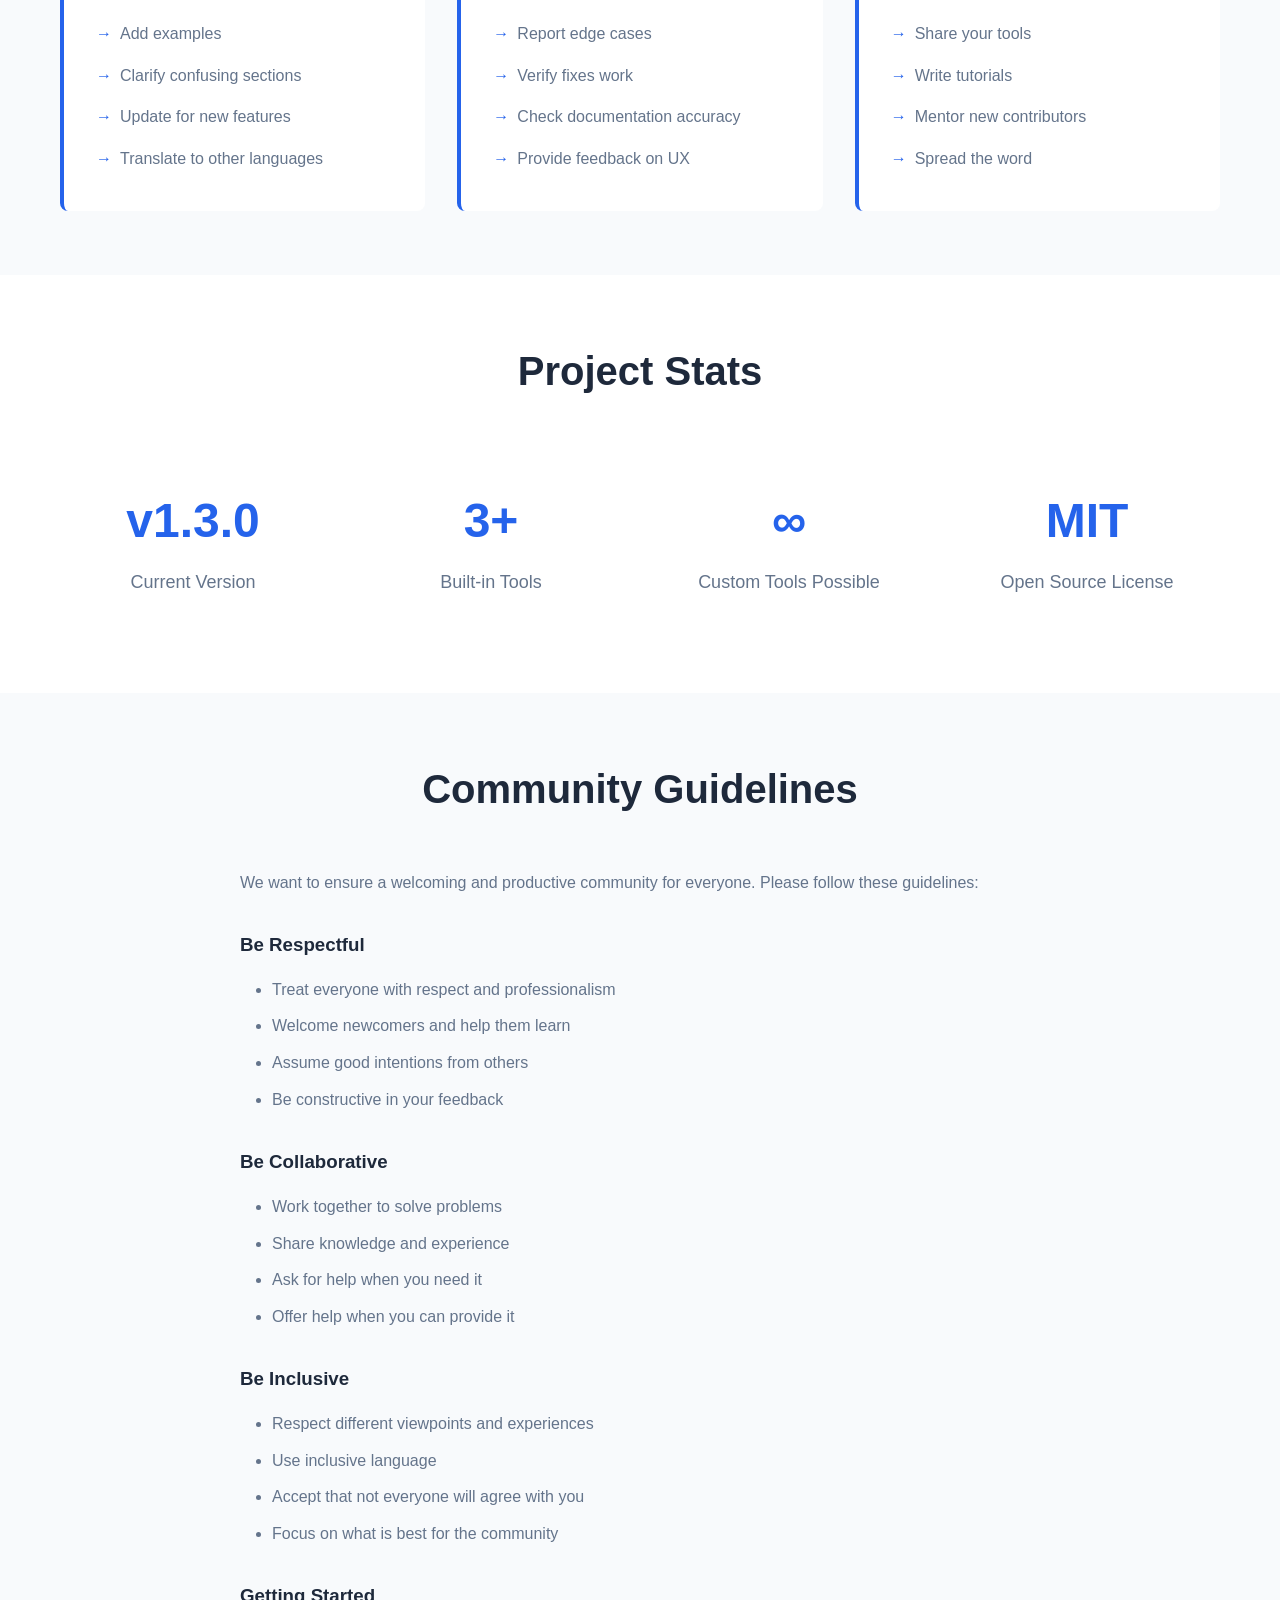
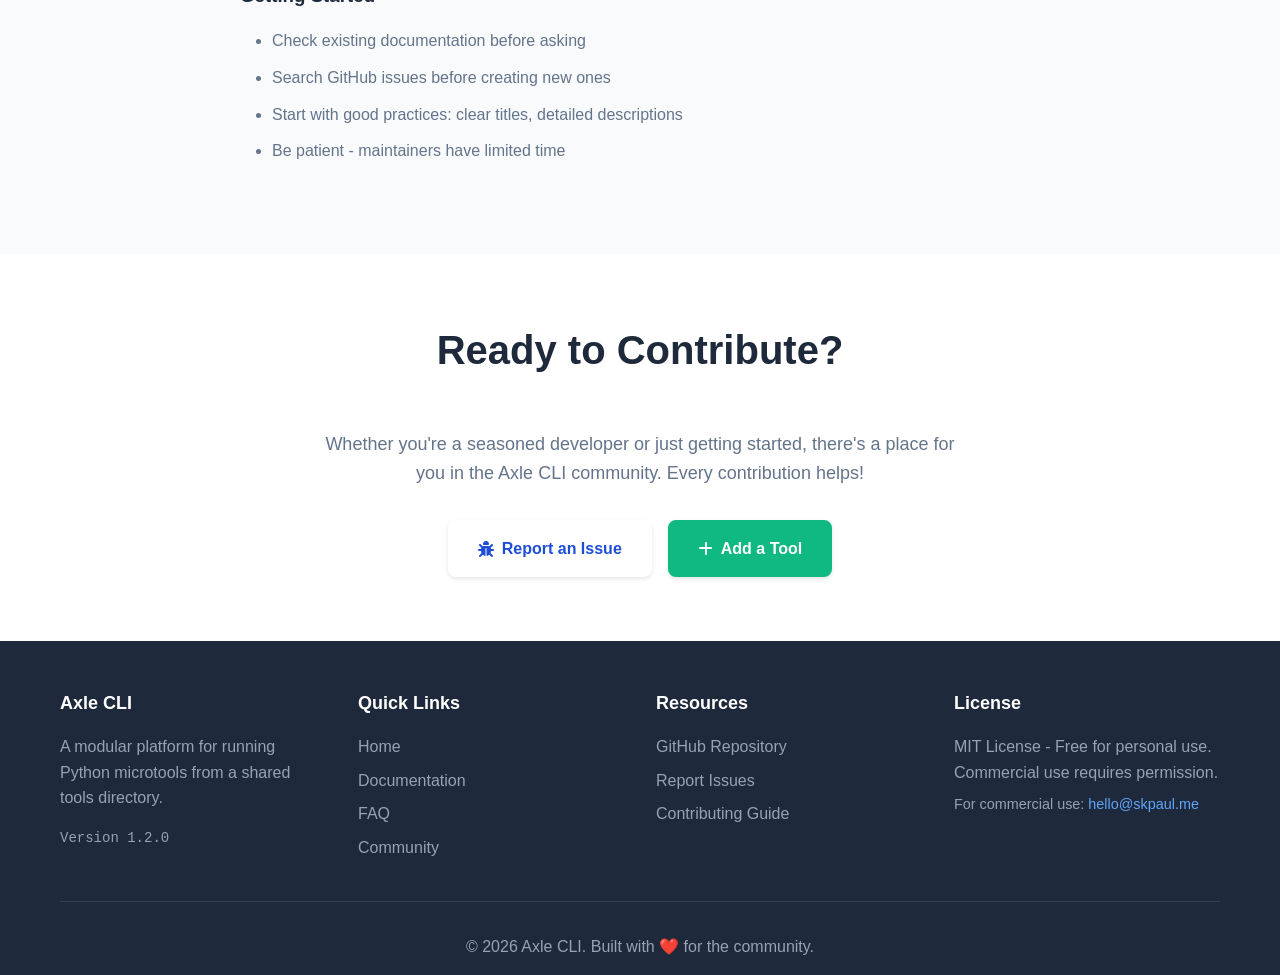
==== commit 5ac84522: "Add icon and social meta tags. Update version on community" ====
--- a/website/community.html
+++ b/website/community.html
@@ -5,6 +5,19 @@
     <meta name="viewport" content="width=device-width, initial-scale=1.0">
     <title>Community - Axle CLI</title>
     <meta name="description" content="Join the Axle CLI community. Contribute, get support, and connect with other users.">
+    <!-- social meta tags -->
+    <meta property="og:title" content="Axle CLI v1.3.0">
+    <meta property="og:description" content="Axle is a modular CLI platform for running Python microtools. Interactive arrow-key menu, direct tool execution by name or number, per-tool examples, and intelligent discovery.">
+    <meta property="og:image" content="img/axle-cli-banner.webp">
+    <meta property="og:url" content="https://axle.sanjoypaul.com/">
+    <meta name="twitter:card" content="summary_large_image">
+    <meta name="twitter:title" content="Axle CLI v1.3.0">
+    <meta name="twitter:description" content="Axle is a modular CLI platform for running Python microtools. Interactive arrow-key menu, direct tool execution by name or number, per-tool examples, and intelligent discovery.">
+    <meta name="twitter:image" content="img/axle-cli-banner.webp">
+    <meta name="twitter:url" content="https://axle.sanjoypaul.com/">
+    
+    <!-- Icon -->
+    <link rel="icon" type="image/x-icon" href="img/axle-cli-icon.png">
     <link rel="stylesheet" href="css/style.css">
     <link rel="stylesheet" href="https://cdnjs.cloudflare.com/ajax/libs/font-awesome/6.4.0/css/all.min.css">
     <!-- Google tag (gtag.js) -->
@@ -358,7 +371,7 @@
             <h2>Project Stats</h2>
             <div class="stats-grid">
                 <div class="stat-card">
-                    <div class="stat-number">v1.2.0</div>
+                    <div class="stat-number">v1.3.0</div>
                     <div class="stat-label">Current Version</div>
                 </div>
                 <div class="stat-card">
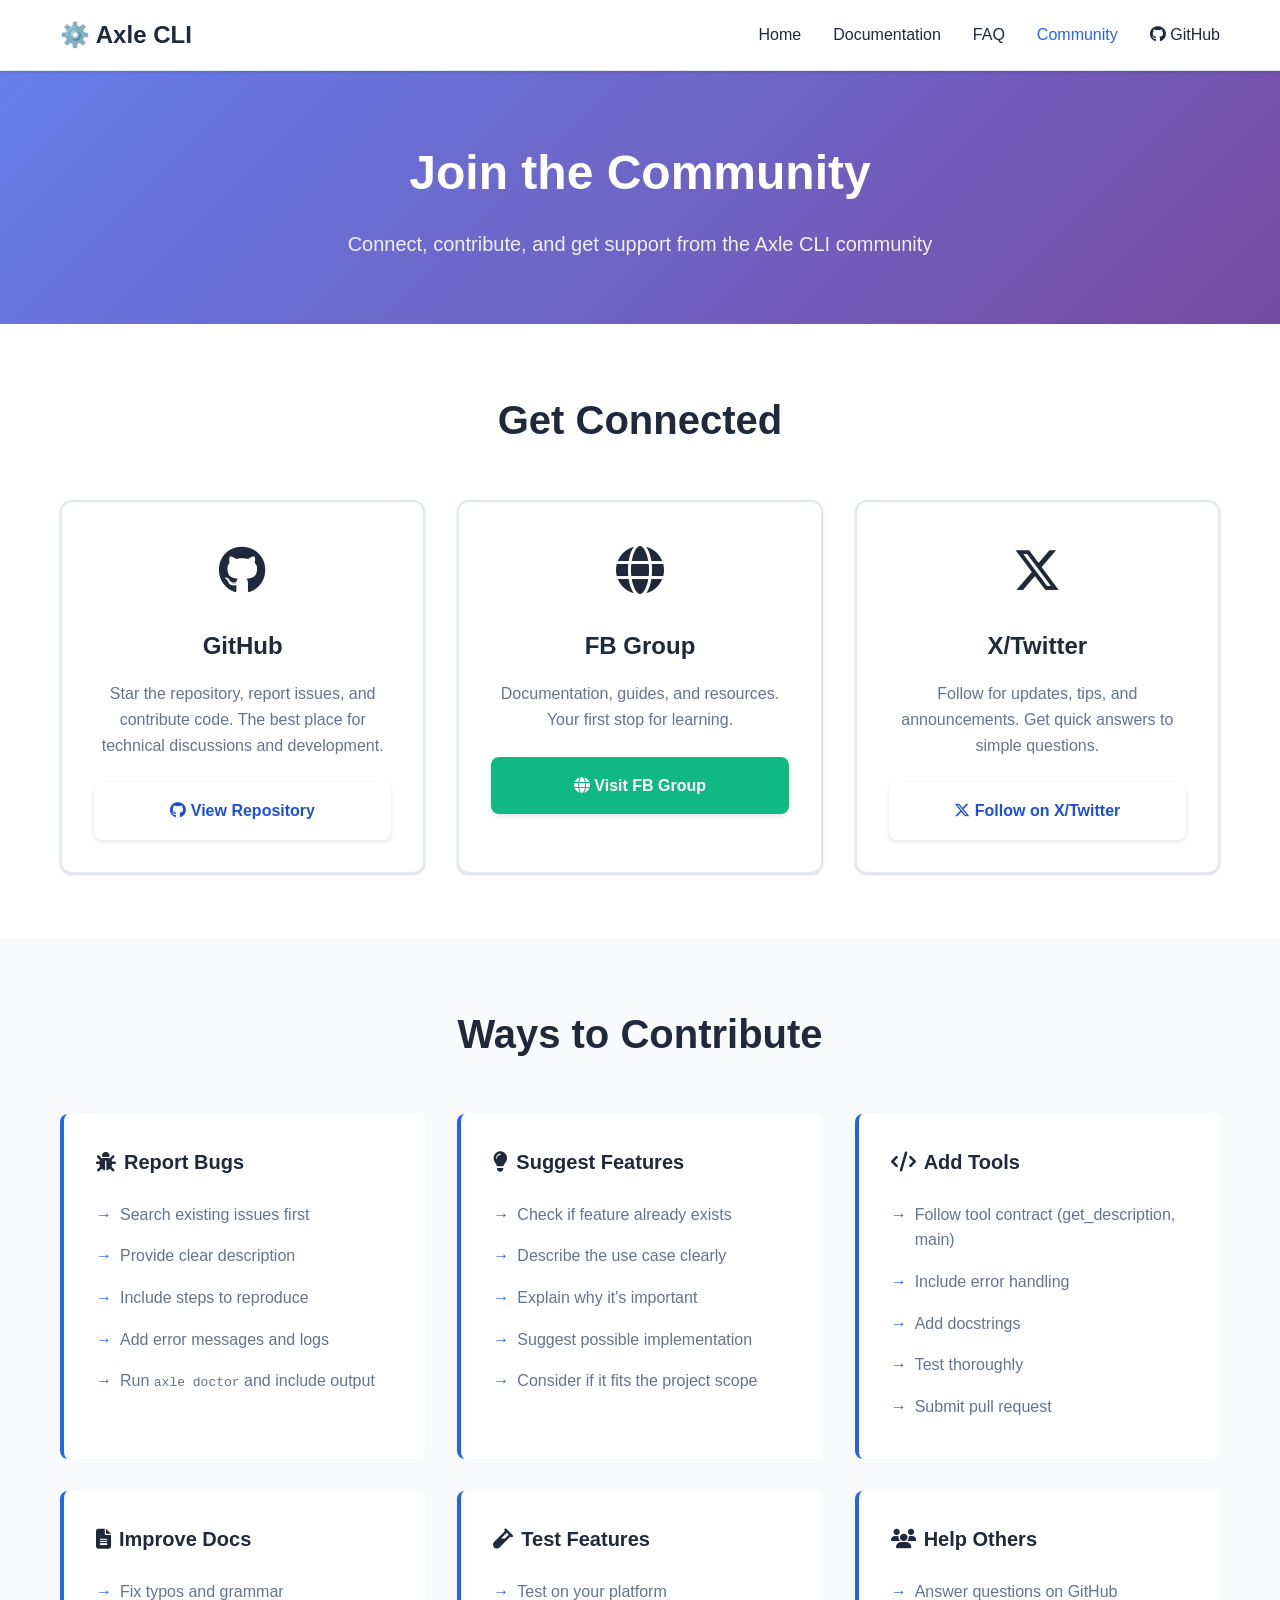
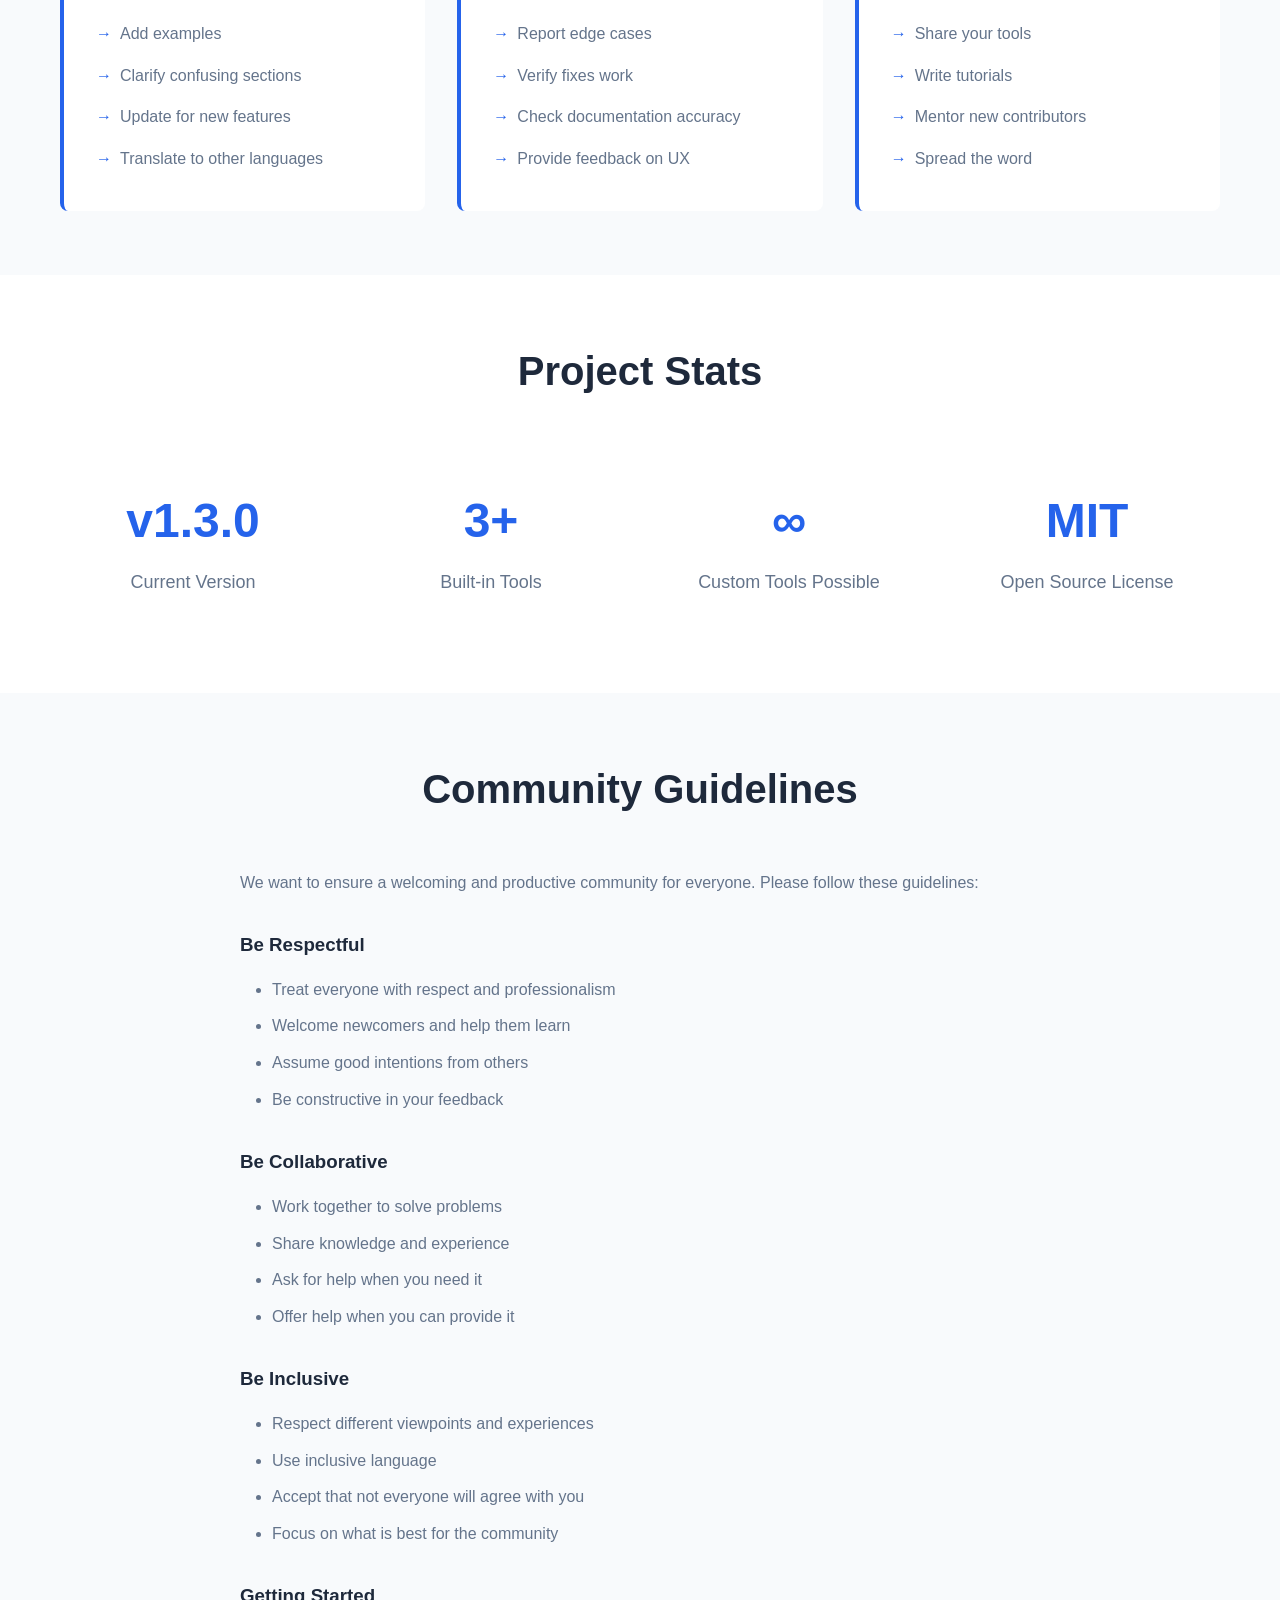
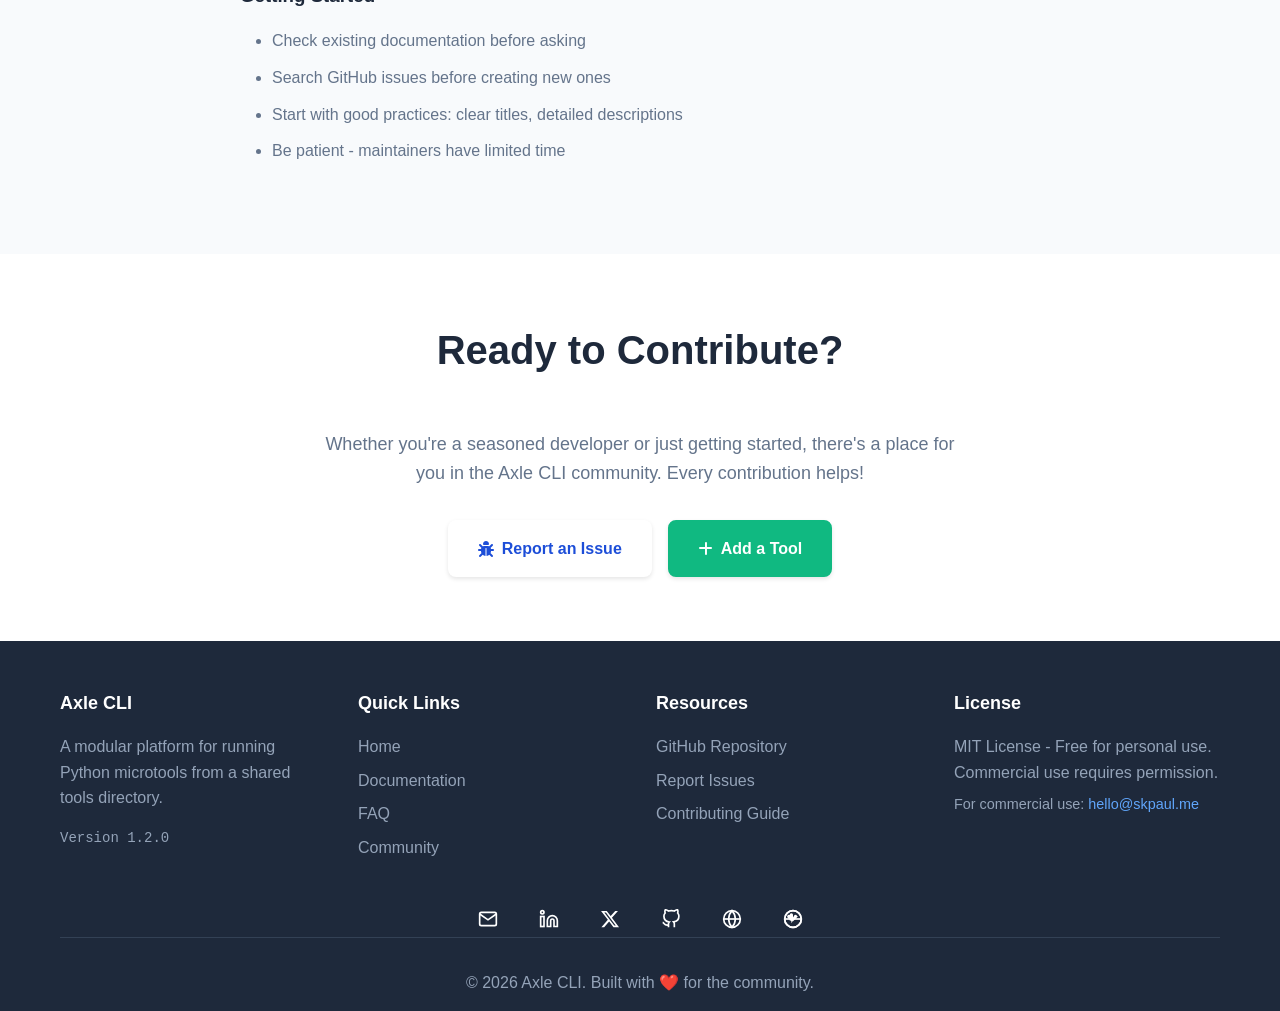
==== commit a04d8004: "Add social media icons on website." ====
--- a/website/community.html
+++ b/website/community.html
@@ -482,6 +482,47 @@
                     <p style="margin-top: 0.5rem; font-size: 0.9rem;">For commercial use: <a href="mailto:hello@skpaul.me" style="color: #60a5fa;">hello@skpaul.me</a></p>
                 </div>
             </div>
+
+            <div class="social-links">
+                <a href="mailto:hello@skpaul.me" class="social-link" target="_blank" aria-label="Email" title="Email">
+                    <svg viewBox="0 0 24 24" fill="none" stroke="currentColor" stroke-width="2">
+                        <path d="M4 4h16c1.1 0 2 .9 2 2v12c0 1.1-.9 2-2 2H4c-1.1 0-2-.9-2-2V6c0-1.1.9-2 2-2z"/>
+                        <polyline points="22,6 12,13 2,6"/>
+                    </svg>
+                </a>
+                <a href="https://www.linkedin.com/in/skpaul82" class="social-link" target="_blank" aria-label="LinkedIn" title="LinkedIn">
+                    <svg viewBox="0 0 24 24" fill="none" stroke="currentColor" stroke-width="2">
+                        <path d="M16 8a6 6 0 0 1 6 6v7h-4v-7a2 2 0 0 0-2-2 2 2 0 0 0-2 2v7h-4v-7a6 6 0 0 1 6-6z"/>
+                        <rect x="2" y="9" width="4" height="12"/>
+                        <circle cx="4" cy="4" r="2"/>
+                    </svg>
+                </a>
+                <a href="https://x.com/_skpaul82" class="social-link" target="_blank" aria-label="X" title="X (Twitter)">
+                    <svg viewBox="0 0 24 24" fill="currentColor" stroke="none">
+                        <path d="M18.244 2.25h3.308l-7.227 8.26 8.502 11.24H16.17l-5.214-6.817L4.99 21.75H1.68l7.73-8.835L1.254 2.25H8.08l4.713 6.231zm-1.161 17.52h1.833L7.084 4.126H5.117z"/>
+                    </svg>
+                </a>
+                <a href="https://github.com/skpaul82" class="social-link" target="_blank" aria-label="GitHub" title="GitHub">
+                    <svg viewBox="0 0 24 24" fill="none" stroke="currentColor" stroke-width="2">
+                        <path d="M9 19c-5 1.5-5-2.5-7-3m14 6v-3.87a3.37 3.37 0 0 0-.94-2.61c3.14-.35 6.44-1.54 6.44-7A5.44 5.44 0 0 0 20 4.77 5.07 5.07 0 0 0 19.91 1S18.73.65 16 2.48a13.38 13.38 0 0 0-7 0C6.27.65 5.09 1 5.09 1A5.07 5.07 0 0 0 5 4.77a5.44 5.44 0 0 0-1.5 3.78c0 5.42 3.3 6.61 6.44 7A3.37 3.37 0 0 0 9 18.13V22"/>
+                    </svg>
+                </a>
+                <a href="https://skpaul.me" class="social-link" target="_blank" aria-label="Website" title="Blog">
+                    <svg viewBox="0 0 24 24" fill="none" stroke="currentColor" stroke-width="2">
+                        <circle cx="12" cy="12" r="10"/>
+                        <line x1="2" y1="12" x2="22" y2="12"/>
+                        <path d="M12 2a15.3 15.3 0 0 1 4 10 15.3 15.3 0 0 1-4 10 15.3 15.3 0 0 1-4-10 15.3 15.3 0 0 1 4-10z"/>
+                    </svg>
+                </a>
+                <a href="https://youtube.com/skpaul82" class="social-link" target="_blank" aria-label="YouTube" title="YouTube">
+                    <svg viewBox="0 0 24 24" fill="none" stroke="currentColor" stroke-width="2">
+                        <circle cx="12" cy="12" r="10"/>
+                        <line x1="2" y1="12" x2="22" y2="12"/>
+                        <path d="M12 2C6.477 2 2 6.477 2 12s4.477 10 10 10 10-4.477 10-10S17.523 2 12 2zm3.707 7.707a1 1 0 0 0-1.414-1.414L11 13.586V7a1 1 0 1 0-2 0v6.586L7.707 8.293a1 1 0 0 0-1.414 1.414l4 4a1 1 0 0 0 .707.293h.001a1 1 0 0 0 .707-.293l4-4z"/>
+                    </svg>
+                </a>
+            </div>
+            
             <div class="footer-bottom">
                 <p>&copy; 2026 Axle CLI. Built with ❤️ for the community.</p>
             </div>
--- a/website/css/style.css
+++ b/website/css/style.css
@@ -624,6 +624,12 @@
         align-items: center;
         text-align: center;
     }
+    
+    .social-links {
+        flex-wrap: wrap;
+        justify-content: center;
+        gap: 0.75rem;
+    }
 }
 
 /* Smooth Scrolling */
@@ -669,4 +675,39 @@
 ::selection {
     background-color: var(--primary-color);
     color: white;
+}
+.social-links {
+    display: flex;
+    flex-wrap: wrap;
+    justify-content: center;
+    gap: 1rem;
+}
+
+.social-link {
+    display: flex;
+    align-items: center;
+    justify-content: center;
+    gap: 0.75rem;
+    padding: 0.5rem;
+    background: var(--bg-card);
+    /* border: 2px solid var(--border-color); */
+    /* border-radius: 12px; */
+    text-decoration: none;
+    color: var(--text-primary);
+    font-weight: 400;
+    transition: var(--transition);
+    min-width: 45px;
+}
+
+.social-link svg {
+    width: 20px;
+    height: 20px;
+}
+
+.social-link:hover {
+    border-color: var(--primary);
+    background: var(--primary);
+    color: white;
+    transform: translateY(-4px);
+    box-shadow: var(--shadow-lg);
 }
